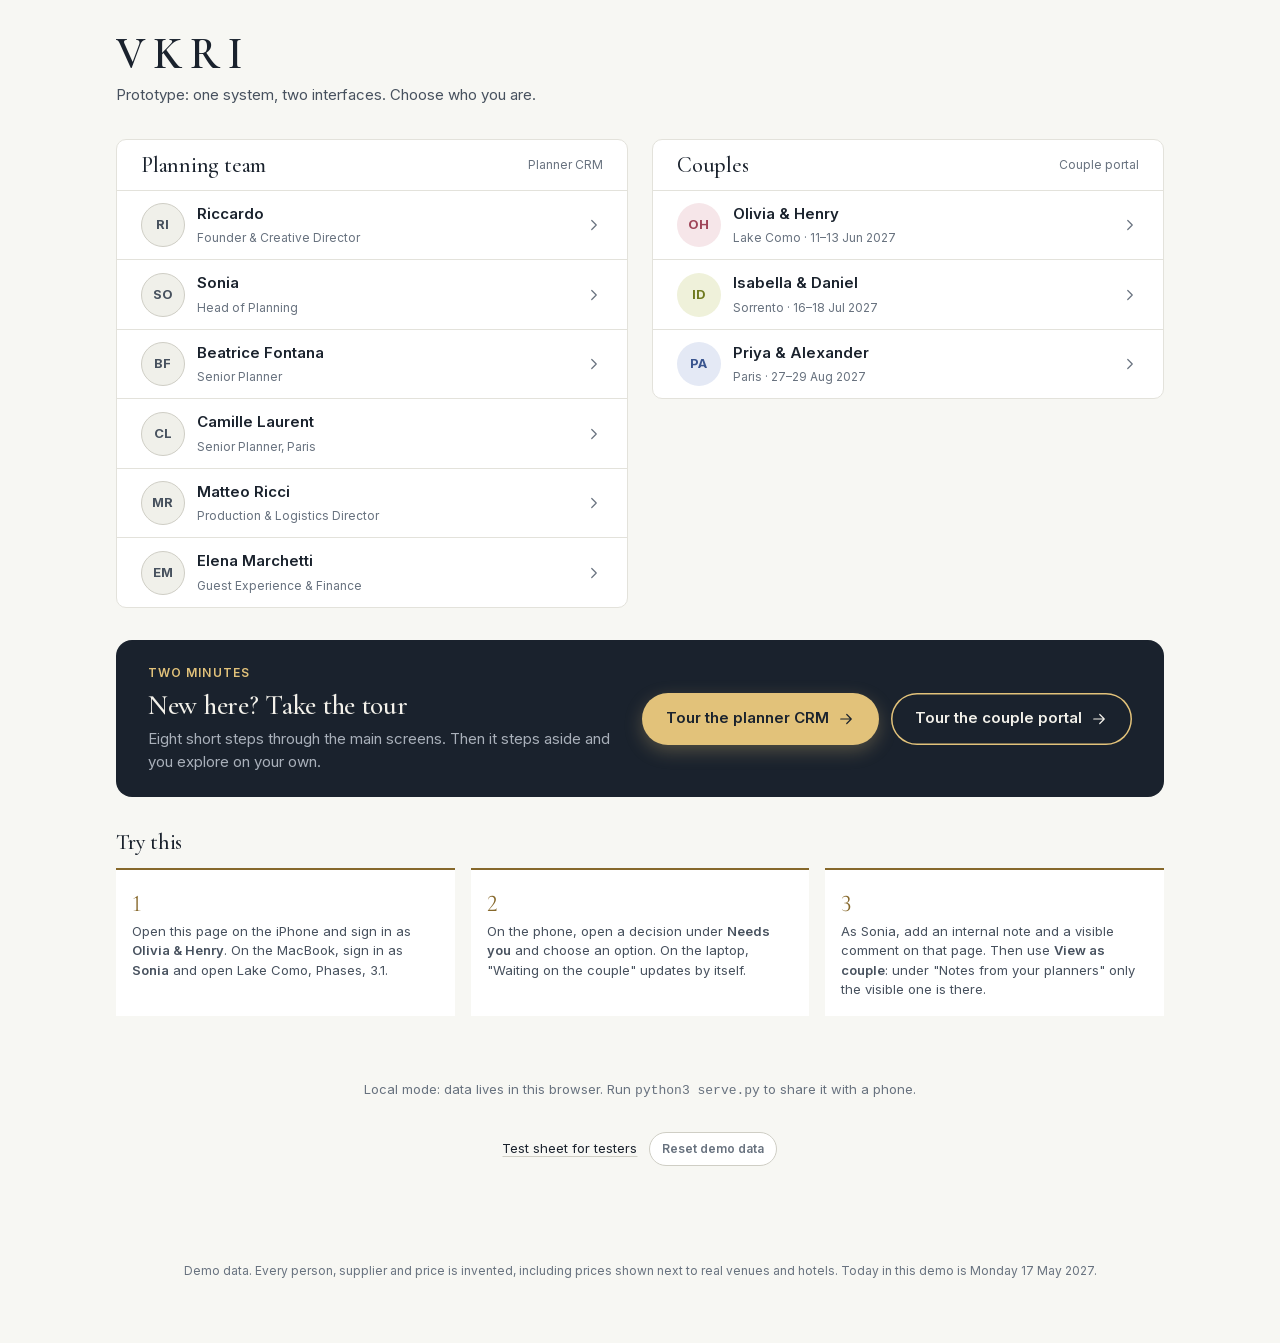
==== couple/index.html @ 4382124d "VKRI prototype: planner CRM and couple portal Static HTML and JavaScript, no build step. One mock ba" ====
<!doctype html>
<html lang="en">
<head>
<meta charset="utf-8">
<meta name="robots" content="noindex, nofollow">
<meta name="viewport" content="width=device-width, initial-scale=1, viewport-fit=cover">
<meta name="theme-color" content="#F7F7F3">
<meta name="apple-mobile-web-app-capable" content="yes">
<meta name="apple-mobile-web-app-title" content="Our wedding">
<link rel="icon" href="data:,">
<title>Our Wedding with VKRI</title>
<link rel="stylesheet" href="../shared/tokens.css">
<link rel="stylesheet" href="../shared/ui.css">
<link rel="stylesheet" href="../shared/tour.css">
<link rel="stylesheet" href="couple.css">
</head>
<body>
<div id="app"></div>
<script src="../backend/seed/core.js"></script>
<script src="../backend/seed/como.js"></script>
<script src="../backend/seed/sorrento.js"></script>
<script src="../backend/seed/paris.js"></script>
<script src="../backend/db.js"></script>
<script src="../backend/api.js"></script>
<script src="../shared/format.js"></script>
<script src="../shared/ui.js"></script>
<script src="../shared/tour.js"></script>
<script src="couple.js"></script>
<script src="decisions.js"></script>
<script src="budget.js"></script>
<script src="guests.js"></script>
<script src="documents.js"></script>
<script src="weekend.js"></script>
<script src="updates.js"></script>
</body>
</html>
---- shared/tokens.css ----
/* VKRI design tokens. Light theme only in v1 (tokens are ready for a dark set later).
   Layout idea: quiet paper ground, ink text, hairlines instead of boxes; brass only for accents;
   each wedding carries its own signature colour (camelia / limone / lumiere). */
@font-face { font-family: 'Cormorant Garamond'; font-style: normal; font-weight: 400 700; font-display: swap; src: url('fonts/cormorant-garamond.woff2') format('woff2'); }
@font-face { font-family: 'Cormorant Garamond'; font-style: italic; font-weight: 400 700; font-display: swap; src: url('fonts/cormorant-garamond-italic.woff2') format('woff2'); }
@font-face { font-family: 'Inter'; font-style: normal; font-weight: 400 700; font-display: swap; src: url('fonts/inter.woff2') format('woff2'); }

:root {
  color-scheme: light;
  /* ground and ink */
  --paper: #F7F7F3;
  --surface: #FFFFFF;
  --sunken: #F0F0EA;
  --ink: #1A222D;
  --ink-2: #47515E;
  --ink-3: #68727F;
  --line: #E3E2DB;
  --line-2: #CFCEC5;
  /* accent */
  --brass: #86682B;
  --brass-soft: #F2ECDC;
  --night: #1A222D;
  --on-night: #F3F1EA;
  --on-night-2: #A9B0BA;
  /* state (never used as an accent) */
  --good: #2C7355; --good-soft: #E3F1EA;
  --warn: #8F5E0F; --warn-soft: #FAEFD6;
  --crit: #A93A32; --crit-soft: #F9E4E1;
  --info: #35618F; --info-soft: #E3ECF6;
  --idle: #68727F; --idle-soft: #ECECE6;
  /* wedding signature colours */
  --camelia: #9F4458; --camelia-soft: #F6E6E9;
  --limone: #6F7A1F; --limone-soft: #EFF1DA;
  --lumiere: #3A558F; --lumiere-soft: #E4E9F5;
  --wed: var(--brass); --wed-soft: var(--brass-soft);
  /* type */
  --display: 'Cormorant Garamond', 'Iowan Old Style', 'Palatino Linotype', Georgia, serif;
  --body: 'Inter', -apple-system, BlinkMacSystemFont, 'Segoe UI', sans-serif;
  --t-xs: 0.75rem; --t-sm: 0.8125rem; --t-md: 0.9375rem; --t-lg: 1.0625rem;
  --d-sm: 1.375rem; --d-md: 1.75rem; --d-lg: 2.375rem; --d-xl: 3.25rem;
  /* space and shape */
  --s1: 4px; --s2: 8px; --s3: 12px; --s4: 16px; --s5: 24px; --s6: 32px; --s7: 48px;
  --r1: 6px; --r2: 10px; --r3: 16px;
  --shadow: 0 1px 2px rgba(26, 34, 45, .06), 0 8px 24px rgba(26, 34, 45, .08);
  --safe-b: env(safe-area-inset-bottom, 0px); --safe-t: env(safe-area-inset-top, 0px);
}
[data-wedding="como"] { --wed: var(--camelia); --wed-soft: var(--camelia-soft); }
[data-wedding="sorrento"] { --wed: var(--limone); --wed-soft: var(--limone-soft); }
[data-wedding="paris"] { --wed: var(--lumiere); --wed-soft: var(--lumiere-soft); }
---- shared/ui.css ----
/* VKRI shared UI kit: reset, type, and the components both interfaces use. */
*, *::before, *::after { box-sizing: border-box; }
html { -webkit-text-size-adjust: 100%; }
html, body { margin: 0; height: 100%; }
body { background: var(--paper); color: var(--ink); font: 400 var(--t-md)/1.5 var(--body); -webkit-font-smoothing: antialiased; }
h1, h2, h3, h4, p, ul, ol, figure { margin: 0; }
ul, ol { padding: 0; list-style: none; }
a { color: inherit; }
button, input, select, textarea { font: inherit; color: inherit; }
button { cursor: pointer; background: none; border: 0; padding: 0; text-align: inherit; }
[hidden] { display: none !important; }
:focus-visible { outline: 2px solid var(--brass); outline-offset: 2px; border-radius: 4px; }
@media (prefers-reduced-motion: reduce) { * { animation: none !important; transition: none !important; } }

/* type */
.display { font-family: var(--display); font-weight: 500; line-height: 1.08; letter-spacing: -0.01em; text-wrap: balance; }
.d-xl { font-size: var(--d-xl); } .d-lg { font-size: var(--d-lg); } .d-md { font-size: var(--d-md); } .d-sm { font-size: var(--d-sm); line-height: 1.2; }
.eyebrow { font-size: var(--t-xs); font-weight: 600; letter-spacing: .09em; text-transform: uppercase; color: var(--ink-3); }
.muted { color: var(--ink-3); } .soft { color: var(--ink-2); }
.small { font-size: var(--t-sm); } .xs { font-size: var(--t-xs); }
.num { font-variant-numeric: tabular-nums; }
.strong { font-weight: 600; }
.italic { font-style: italic; }
.nowrap { white-space: nowrap; }
.truncate { overflow: hidden; text-overflow: ellipsis; white-space: nowrap; min-width: 0; }

/* layout helpers */
.row { display: flex; align-items: center; gap: var(--s3); min-width: 0; }
.row.wrap { flex-wrap: wrap; }
.between { justify-content: space-between; }
.col { display: flex; flex-direction: column; gap: var(--s3); min-width: 0; }
.grow { flex: 1 1 0; min-width: 0; }
.gap-1 { gap: var(--s1); } .gap-2 { gap: var(--s2); } .gap-4 { gap: var(--s4); } .gap-5 { gap: var(--s5); } .gap-6 { gap: var(--s6); }
.grid { display: grid; gap: var(--s4); }
.scroll-x { overflow-x: auto; -webkit-overflow-scrolling: touch; }

/* surfaces */
.panel { background: var(--surface); border: 1px solid var(--line); border-radius: var(--r2); }
.panel-pad { padding: var(--s4) var(--s5); }
.panel-head { display: flex; align-items: center; justify-content: space-between; gap: var(--s3); padding: var(--s3) var(--s5); border-bottom: 1px solid var(--line); }
.rule { border: 0; border-top: 1px solid var(--line); margin: 0; }
.list > * + * { border-top: 1px solid var(--line); }

/* buttons */
.btn { display: inline-flex; align-items: center; justify-content: center; gap: var(--s2); min-height: 44px; padding: 0 var(--s4); border-radius: 999px;
  border: 1px solid var(--line-2); background: var(--surface); font-weight: 600; font-size: var(--t-sm); white-space: nowrap; text-decoration: none; transition: background .15s, border-color .15s; }
.btn:hover { border-color: var(--ink-3); }
.btn.primary { background: var(--ink); color: var(--on-night); border-color: var(--ink); }
.btn.primary:hover { background: #2A3544; }
.btn.accent { background: var(--wed); color: #fff; border-color: var(--wed); }
.btn.ghost { border-color: transparent; background: transparent; }
.btn.ghost:hover { background: var(--sunken); }
.btn.sm { min-height: 34px; padding: 0 var(--s3); font-size: var(--t-xs); }
.btn.block { width: 100%; }
@media (max-width: 767px) { .btn.sm { min-height: 44px; padding: 0 var(--s4); } }
.link { color: var(--ink); text-decoration: underline; text-decoration-color: var(--line-2); text-underline-offset: 3px; }
.link:hover { text-decoration-color: var(--ink); }

/* pills: state is always a word plus a colour, never colour alone */
.pill { display: inline-flex; align-items: center; gap: 6px; padding: 2px 10px; border-radius: 999px; font-size: var(--t-xs); font-weight: 600; white-space: nowrap;
  background: var(--idle-soft); color: var(--ink-2); }
.pill::before { content: ''; width: 6px; height: 6px; border-radius: 50%; background: currentColor; flex: none; }
.pill.good { background: var(--good-soft); color: var(--good); }
.pill.warn { background: var(--warn-soft); color: var(--warn); }
.pill.crit { background: var(--crit-soft); color: var(--crit); }
.pill.info { background: var(--info-soft); color: var(--info); }
.pill.wed { background: var(--wed-soft); color: var(--wed); }
.pill.plain::before { display: none; }
.tag { display: inline-flex; align-items: center; gap: 4px; padding: 1px 8px; border: 1px solid var(--line-2); border-radius: 4px; font-size: var(--t-xs); color: var(--ink-2); white-space: nowrap; }
.tag.internal { border-color: var(--warn); color: var(--warn); background: var(--warn-soft); }
.tag.public { border-color: var(--good); color: var(--good); background: var(--good-soft); }

/* avatar */
.avatar { display: inline-flex; align-items: center; justify-content: center; width: 28px; height: 28px; border-radius: 50%; flex: none;
  background: var(--sunken); color: var(--ink-2); font-size: 0.6875rem; font-weight: 700; letter-spacing: .02em; border: 1px solid var(--line-2); }
.avatar.lg { width: 44px; height: 44px; font-size: var(--t-sm); }
.avatar.couple { background: var(--wed-soft); color: var(--wed); border-color: transparent; }

/* progress */
.bar { height: 6px; border-radius: 3px; background: var(--sunken); overflow: hidden; }
.bar > i { display: block; height: 100%; border-radius: 3px; background: var(--ink); }
.bar.wed > i { background: var(--wed); } .bar.good > i { background: var(--good); } .bar.crit > i { background: var(--crit); }
.bar.thin { height: 4px; }

/* tables */
.table { width: 100%; border-collapse: collapse; font-size: var(--t-sm); }
.table th { text-align: left; font-weight: 600; font-size: var(--t-xs); letter-spacing: .06em; text-transform: uppercase; color: var(--ink-3); padding: var(--s2) var(--s3); border-bottom: 1px solid var(--line-2); white-space: nowrap; }
.table td { padding: var(--s3); border-bottom: 1px solid var(--line); vertical-align: top; }
.table tr:last-child td { border-bottom: 0; }
.table .r { text-align: right; font-variant-numeric: tabular-nums; }
.table tbody tr.click { cursor: pointer; }
.table tbody tr.click:hover { background: var(--sunken); }

/* tabs and segmented control */
.tabs { display: flex; gap: var(--s5); border-bottom: 1px solid var(--line); overflow-x: auto; scrollbar-width: none; }
.tabs::-webkit-scrollbar { display: none; }
.tabs a, .tabs button { padding: var(--s3) 0; font-size: var(--t-sm); font-weight: 600; color: var(--ink-3); text-decoration: none; white-space: nowrap; border-bottom: 2px solid transparent; margin-bottom: -1px; min-height: 44px; display: inline-flex; align-items: center; }
.tabs .on { color: var(--ink); border-bottom-color: var(--wed); }
.seg { display: inline-flex; padding: 3px; border-radius: 999px; background: var(--sunken); gap: 2px; }
.seg button { min-height: 34px; padding: 0 var(--s4); border-radius: 999px; font-size: var(--t-sm); font-weight: 600; color: var(--ink-2); }
.seg button.on { background: var(--surface); color: var(--ink); box-shadow: 0 1px 2px rgba(26, 34, 45, .12); }

/* forms */
.field { display: flex; flex-direction: column; gap: 6px; font-size: var(--t-sm); }
.field > span { font-weight: 600; }
.input, .select, .textarea { width: 100%; min-height: 44px; padding: 10px 12px; border: 1px solid var(--line-2); border-radius: var(--r1); background: var(--surface); font-size: 1rem; }
.textarea { min-height: 96px; resize: vertical; }
.input:focus, .select:focus, .textarea:focus { outline: 2px solid var(--brass); outline-offset: 0; border-color: transparent; }
.check { display: inline-flex; align-items: center; gap: var(--s2); min-height: 44px; font-size: var(--t-sm); cursor: pointer; }
.check input { width: 18px; height: 18px; accent-color: var(--ink); }

/* key/value */
.kv { display: grid; grid-template-columns: minmax(96px, 30%) 1fr; gap: 6px var(--s4); font-size: var(--t-sm); }
.kv dt { color: var(--ink-3); } .kv dd { margin: 0; min-width: 0; overflow-wrap: anywhere; }

/* sheet: bottom sheet on phones, right-hand drawer on laptops */
.sheet-wrap { position: fixed; inset: 0; z-index: 60; display: flex; justify-content: flex-end; background: rgba(26, 34, 45, .38); }
.sheet { background: var(--surface); width: min(520px, 100%); height: 100%; overflow-y: auto; padding: var(--s5); padding-bottom: calc(var(--s5) + var(--safe-b)); box-shadow: var(--shadow); display: flex; flex-direction: column; gap: var(--s4); }
.sheet-close { align-self: flex-end; min-width: 44px; min-height: 44px; display: inline-flex; align-items: center; justify-content: center; border-radius: 50%; margin: calc(-1 * var(--s3)) calc(-1 * var(--s3)) 0 0; }
.sheet-close:hover { background: var(--sunken); }
@media (max-width: 767px) {
  .sheet-wrap { align-items: flex-end; }
  .sheet { width: 100%; height: auto; max-height: 88dvh; border-radius: var(--r3) var(--r3) 0 0; }
}

/* toast */
.toast { position: fixed; left: 50%; bottom: calc(88px + var(--safe-b)); transform: translateX(-50%); z-index: 80; background: var(--ink); color: var(--on-night);
  padding: 10px 18px; border-radius: 999px; font-size: var(--t-sm); font-weight: 600; box-shadow: var(--shadow); max-width: calc(100vw - 32px); text-align: center; }

/* misc */
.demo-flag { font-size: var(--t-xs); color: var(--ink-3); text-align: center; padding: var(--s5) var(--s4); }
.empty { padding: var(--s6) var(--s4); text-align: center; color: var(--ink-3); font-size: var(--t-sm); }
.dot { width: 8px; height: 8px; border-radius: 50%; background: var(--wed); flex: none; display: inline-block; }
.icon { width: 18px; height: 18px; flex: none; stroke: currentColor; fill: none; stroke-width: 1.6; stroke-linecap: round; stroke-linejoin: round; }
.stat .n { font-family: var(--display); font-size: var(--d-md); font-weight: 500; line-height: 1; font-variant-numeric: tabular-nums lining-nums; }
.stat .l { font-size: var(--t-xs); color: var(--ink-3); margin-top: 6px; }
.tone-late, .tone-crit { color: var(--crit); } .tone-soon, .tone-today, .tone-warn { color: var(--warn); } .tone-good { color: var(--good); }

/* back / forward inside the interface: two quiet arrows */
.navarrows { display: inline-flex; align-items: center; gap: 2px; margin-left: -10px; }
.navarrows button { width: 40px; height: 40px; display: inline-flex; align-items: center; justify-content: center; border-radius: 50%; color: var(--ink-2); transition: background .15s; }
.navarrows button:hover:not(:disabled) { background: var(--sunken); color: var(--ink); }
.navarrows button:disabled { color: var(--line-2); cursor: default; }
.navarrows .icon { width: 20px; height: 20px; stroke-width: 1.5; }
@media (max-width: 767px) { .navarrows button { width: 44px; height: 44px; } }
.demo-flag { padding: var(--s4); }
---- shared/tour.css ----
/* Guided tour: a spotlight on one part of the screen and a card that explains it. */
.tour { position: fixed; inset: 0; z-index: 90; }
.tour-block { position: absolute; inset: 0; }                       /* swallows clicks on the page underneath */
.tour-spot { position: fixed; border-radius: var(--r2); box-shadow: 0 0 0 200vmax rgba(26, 34, 45, .62); outline: 2px solid var(--on-night); outline-offset: 0; transition: left .2s, top .2s, width .2s, height .2s; pointer-events: none; }
.tour-card { position: fixed; background: var(--surface); border-radius: var(--r3); padding: var(--s5); box-shadow: var(--shadow); display: flex; flex-direction: column; gap: var(--s3); max-width: calc(100vw - 32px); }
.tour-card.docked { left: 12px; right: 12px; bottom: calc(12px + var(--safe-b)); }
.tour-count { font-size: var(--t-xs); font-weight: 600; letter-spacing: .09em; text-transform: uppercase; color: var(--brass); }
.tour-body { font-size: var(--t-md); color: var(--ink-2); }
.tour-actions { display: flex; align-items: center; gap: var(--s2); margin-top: var(--s2); }
.tour-actions .btn.sm { min-height: 44px; padding: 0 var(--s4); }
@media (prefers-reduced-motion: reduce) { .tour-spot { transition: none; } }
---- couple/couple.css ----
/* Couple portal: calm, editorial, phone first (402-440 wide), then laptop. */
.capp { min-height: 100dvh; display: grid; grid-template-columns: minmax(0, 1fr); }
.crail { display: none; }
.ctop { display: flex; align-items: center; justify-content: space-between; padding: calc(var(--s3) + var(--safe-t)) var(--s4) var(--s3); }
.ctop .brand { font-family: var(--display); font-size: 1.375rem; font-weight: 600; letter-spacing: .16em; text-decoration: none; }
.cmain { padding: 0 var(--s4) calc(92px + var(--safe-b)); display: flex; flex-direction: column; gap: var(--s5); min-width: 0; }
.ctabs { position: fixed; left: 0; right: 0; bottom: 0; z-index: 40; display: grid; grid-template-columns: repeat(5, 1fr); background: var(--surface); border-top: 1px solid var(--line); padding-bottom: var(--safe-b); }
.ctabs a { display: flex; flex-direction: column; align-items: center; gap: 2px; padding: 9px 0 7px; min-height: 56px; font-size: 0.6875rem; font-weight: 600; color: var(--ink-3); text-decoration: none; position: relative; }
.ctabs a.on { color: var(--wed); }
.ctabs .count { position: absolute; top: 5px; left: 56%; min-width: 17px; text-align: center; font-size: 0.625rem; background: var(--wed); color: #fff; border-radius: 999px; padding: 1px 5px; font-weight: 700; }
.preview { background: var(--night); color: var(--on-night); font-size: var(--t-xs); text-align: center; padding: calc(6px + var(--safe-t)) var(--s4) 6px; }
.preview + .capp .ctop { padding-top: var(--s3); }

/* home */
.hero { background: var(--wed-soft); border-radius: var(--r3); padding: var(--s5); display: flex; flex-direction: column; gap: var(--s3); }
.hero .count { font-family: var(--display); font-size: 4.5rem; line-height: .9; font-weight: 500; color: var(--wed); font-variant-numeric: lining-nums; }
.hero .display em { font-style: italic; color: var(--wed); }
.sec-head { display: flex; align-items: baseline; justify-content: space-between; gap: var(--s1) var(--s3); flex-wrap: wrap; }
.sec-head > .display { white-space: nowrap; }
.need { display: flex; flex-direction: column; gap: var(--s3); padding: var(--s4); border: 1px solid var(--line); border-left: 3px solid var(--wed); border-radius: var(--r2); background: var(--surface); width: 100%; }
.need:hover { border-color: var(--line-2); border-left-color: var(--wed); }
.need .when { font-size: var(--t-xs); font-weight: 600; }
.home-grid { display: grid; gap: var(--s5); grid-template-columns: minmax(0, 1fr); }
.budget-box { display: grid; grid-template-columns: auto minmax(0, 1fr); gap: var(--s4); align-items: center; }
.hands { display: grid; grid-template-columns: 1fr 1fr; }
.hands > div { padding: var(--s4); text-align: center; }
.hands > div + div { border-left: 1px solid var(--line); }
.hands .n { font-family: var(--display); font-size: 2.75rem; line-height: 1; font-weight: 500; font-variant-numeric: lining-nums; }
.letter li { position: relative; padding-left: 18px; font-size: var(--t-sm); color: var(--ink-2); }
.letter li::before { content: ''; position: absolute; left: 2px; top: .62em; width: 7px; height: 1px; background: var(--wed); }
.opt { border: 1px solid var(--line-2); border-radius: var(--r2); padding: var(--s4); display: flex; flex-direction: column; gap: var(--s2); }
.opt.rec { border-color: var(--wed); box-shadow: inset 0 0 0 1px var(--wed); }
.opt .price { font-family: var(--display); font-size: 1.5rem; font-weight: 500; font-variant-numeric: lining-nums; }

@media (min-width: 900px) {
  .capp { grid-template-columns: 248px minmax(0, 1fr); }
  .ctop, .ctabs { display: none; }
  .crail { display: flex; flex-direction: column; gap: var(--s5); padding: var(--s6) var(--s5); border-right: 1px solid var(--line); position: sticky; top: 0; height: 100dvh; }
  .crail .brand { font-family: var(--display); font-size: 1.75rem; font-weight: 600; letter-spacing: .16em; }
  .crail nav { display: flex; flex-direction: column; gap: 2px; }
  .crail nav a { display: flex; align-items: center; gap: var(--s3); padding: 10px var(--s3); border-radius: var(--r1); text-decoration: none; font-size: var(--t-md); font-weight: 500; color: var(--ink-2); }
  .crail nav a:hover { background: var(--sunken); }
  .crail nav a.on { color: var(--ink); background: var(--wed-soft); }
  .crail nav .count { margin-left: auto; font-size: var(--t-xs); background: var(--wed); color: #fff; border-radius: 999px; padding: 0 7px; font-weight: 700; }
  .crail .who { margin-top: auto; font-size: var(--t-sm); display: flex; gap: var(--s3); align-items: center; }
  .cmain { padding: var(--s6) var(--s7) var(--s7); max-width: 1180px; gap: var(--s6); }
  .hero { padding: var(--s6) var(--s7); flex-direction: row; align-items: flex-end; justify-content: space-between; }
  .hero .count { font-size: 6.5rem; }
  .home-grid { grid-template-columns: minmax(0, 1.25fr) minmax(0, 1fr); align-items: start; }
  .needs { display: grid; grid-template-columns: repeat(auto-fit, minmax(240px, 1fr)); gap: var(--s4); }
}
@media (max-width: 899px) { .needs { display: flex; flex-direction: column; gap: var(--s3); } }

/* ---------- shared screen parts (decisions, budget, guests, documents, weekend, updates) ---------- */
.sr { position: absolute; width: 1px; height: 1px; overflow: hidden; clip: rect(0 0 0 0); white-space: nowrap; }
.phead { display: flex; flex-direction: column; gap: var(--s4); padding-top: var(--s2); }
.phead p.soft { max-width: 62ch; font-size: var(--t-md); }
.phead > :not(.col) { align-self: flex-start; }
.lr { align-items: flex-end; text-align: right; flex: none; }
.cseg button { min-height: 44px; }
.filters.two { display: grid; grid-template-columns: minmax(0, 1fr) minmax(0, 1fr); gap: var(--s3); }
.quick a { display: flex; align-items: center; gap: var(--s3); padding: var(--s3) var(--s4); min-height: 60px; text-decoration: none; }
.quick a:hover { background: var(--sunken); }
.quick .qi { width: 36px; height: 36px; border-radius: 50%; background: var(--wed-soft); color: var(--wed); display: inline-flex; align-items: center; justify-content: center; flex: none; }
.quick > a > .icon:last-child { color: var(--ink-3); }
.chev { display: inline-flex; color: var(--ink-3); transition: transform .15s; }
.open > .cat-head .chev, .lcard.open .chev { transform: rotate(90deg); }
.tag.vip { border-color: var(--wed); color: var(--wed); background: var(--wed-soft); font-weight: 600; }
.tag.allergy { border-color: var(--crit); color: var(--crit); background: var(--crit-soft); font-weight: 600; }
.tag .icon { width: 12px; height: 12px; }

/* decisions */
.dq-grid { display: grid; gap: var(--s3); grid-template-columns: minmax(0, 1fr); }
.dq { display: flex; flex-direction: column; gap: var(--s2); padding: var(--s4); border-radius: var(--r2); background: var(--surface); border: 1px solid var(--line); width: 100%; min-width: 0; }
.dq.locked { background: transparent; border-style: dashed; border-color: var(--line-2); color: var(--ink-2); }
.dq.locked .icon { width: 14px; height: 14px; }
.dq.done:hover { border-color: var(--line-2); }

/* budget: the three numbers */
.picture .three { display: grid; grid-template-columns: repeat(3, minmax(0, 1fr)); gap: var(--s3); }
.picture .three .stat .n { font-size: clamp(1.125rem, 5.4vw, 1.5rem); }
.money2 { display: inline-flex; flex-direction: column; align-items: flex-end; line-height: 1.3; }
.picture .fx { border-left: 2px solid var(--line-2); padding-left: var(--s3); }
.facts-list { display: flex; flex-direction: column; gap: 0; border-top: 1px solid var(--line); }
.facts-list li { display: grid; grid-template-columns: minmax(96px, 34%) minmax(0, 1fr); gap: var(--s3); padding: var(--s2) 0; border-bottom: 1px solid var(--line); }
/* charts: one scale per chart, values as ink text, legend when there is more than one series */
.legend { display: flex; flex-wrap: wrap; gap: var(--s1) var(--s4); font-size: var(--t-xs); color: var(--ink-2); }
.legend span { display: inline-flex; align-items: center; gap: 6px; }
.sw { display: inline-block; width: 12px; height: 10px; border-radius: 2px; }
.sw-paid { background: var(--wed); }
.sw-fc, .sw-pend { background: color-mix(in srgb, var(--wed) 30%, var(--surface)); }
.sw-mark { width: 2px; height: 14px; background: var(--ink); border-radius: 1px; }
.sw-over { background: repeating-linear-gradient(135deg, var(--crit) 0 2px, var(--crit-soft) 2px 4px); }
.sw-track { background: var(--line-2); }
.bullet { position: relative; height: 12px; margin: 6px 0; }
.bullet i { position: absolute; top: 0; bottom: 0; left: 0; display: block; border-radius: 0 4px 4px 0; }
.bullet .b-fc { background: color-mix(in srgb, var(--wed) 30%, var(--surface)); }
.bullet .b-paid { background: var(--wed); box-shadow: 2px 0 0 var(--surface); }
.bullet .b-over { background: repeating-linear-gradient(135deg, var(--crit) 0 3px, var(--crit-soft) 3px 6px); border-radius: 0 4px 4px 0; box-shadow: -2px 0 0 var(--surface); }
.bullet .b-mark { width: 2px; top: -4px; bottom: -4px; margin-left: -1px; background: var(--ink); border-radius: 1px; }
.bnums { display: grid; grid-template-columns: repeat(3, minmax(0, 1fr)); gap: var(--s2); }
.bnums > span { display: flex; flex-direction: column; min-width: 0; }
.cats { display: flex; flex-direction: column; }
.cat { border-top: 1px solid var(--line); }
.cat-head { display: flex; flex-direction: column; gap: var(--s2); width: 100%; padding: var(--s3) 0; min-height: 44px; }
.cat-head:hover .strong { text-decoration: underline; text-decoration-color: var(--line-2); text-underline-offset: 3px; }
.lines { display: flex; flex-direction: column; margin: 0 0 var(--s3); padding-left: var(--s3); border-left: 2px solid var(--wed-soft); }
.lines.flat { margin: 0; padding: 0; border-left: 0; }
.lines li, .lines .line-btn { display: flex; align-items: flex-start; justify-content: space-between; gap: var(--s3); padding: var(--s2) 0; min-width: 0; }
.lines li + li { border-top: 1px solid var(--line); }
.lines li:has(> .line-btn) { padding: 0; }
.lines .line-btn { width: 100%; min-height: 44px; }
.lines .line-btn:hover .strong { text-decoration: underline; text-decoration-color: var(--line-2); text-underline-offset: 3px; }
.strike { text-decoration: line-through; }
.fee { display: flex; align-items: center; justify-content: space-between; gap: var(--s4); border-left: 3px solid var(--ink); }
.bgrid { display: grid; gap: var(--s5); grid-template-columns: minmax(0, 1fr); align-items: start; }
.schedule { gap: 0; }
.schedule .payers { display: grid; grid-template-columns: repeat(auto-fit, minmax(140px, 1fr)); gap: var(--s4); }
.schedule .month { padding: var(--s3) var(--s5) var(--s2); border-top: 1px solid var(--line); }
.schedule .month > .eyebrow { margin-bottom: var(--s1); }
.when-col { display: flex; flex-direction: column; width: 52px; flex: none; }
.inv-cards { display: grid; gap: var(--s3); grid-template-columns: minmax(0, 1fr); }
.inv { border: 1px solid var(--line); border-radius: var(--r2); padding: var(--s3) var(--s4); display: flex; flex-direction: column; gap: var(--s2); background: var(--surface); min-width: 0; }
.inv .kv { grid-template-columns: 88px minmax(0, 1fr); gap: 2px var(--s3); }
.inv-table { display: none; }

/* guests */
.tiles { display: grid; grid-template-columns: repeat(3, minmax(0, 1fr)); gap: var(--s2); }
.tile { background: var(--surface); border: 1px solid var(--line); border-radius: var(--r2); padding: var(--s3); min-width: 0; }
.tile .n { font-size: 1.875rem; }
.ggrid { display: grid; gap: var(--s5); grid-template-columns: minmax(0, 1fr); align-items: start; }
.ev-counts { display: flex; flex-direction: column; gap: var(--s4); }
.ev-counts li { display: flex; flex-direction: column; gap: 6px; min-width: 0; }
.stack { display: flex; height: 10px; gap: 2px; }
.stack i { display: block; height: 100%; flex: none; }
.stack i:first-child { border-radius: 4px 0 0 4px; }
.stack i:last-child { border-radius: 0 4px 4px 0; }
.stack i[style*="width:0"] { display: none; }
.s-yes { background: var(--wed); }
.s-pend { background: color-mix(in srgb, var(--wed) 30%, var(--surface)); }
.s-no { background: var(--line-2); }
.hotels { display: flex; flex-direction: column; }
.hotels li { padding: var(--s3) 0; }
.hotels li + li { border-top: 1px solid var(--line); }
.g-cards { display: grid; gap: var(--s2); grid-template-columns: minmax(0, 1fr); }
.gcard { display: flex; flex-direction: column; gap: 6px; padding: var(--s3) var(--s4); border: 1px solid var(--line); border-radius: var(--r2); background: var(--surface); width: 100%; min-width: 0; min-height: 44px; }
.gcard:hover { border-color: var(--line-2); }
.g-table { display: none; }
.gfilters .check { min-height: 44px; }
.allergy-note { display: flex; gap: var(--s2); align-items: flex-start; padding: var(--s3); border-radius: var(--r1); background: var(--crit-soft); color: var(--crit); }
.allergy-note .icon { margin-top: 2px; }
.field.bare { border: 0; margin: 0; padding: 0; min-width: 0; }
.field.bare legend { padding: 0; margin-bottom: 6px; }
.radio-seg { display: grid; grid-template-columns: repeat(3, minmax(0, 1fr)); gap: 3px; padding: 3px; border-radius: 999px; background: var(--sunken); }
.radio-seg label { position: relative; display: flex; }
.radio-seg input { position: absolute; opacity: 0; inset: 0; margin: 0; cursor: pointer; }
.radio-seg span { flex: 1; display: flex; align-items: center; justify-content: center; min-height: 44px; padding: 0 var(--s2); border-radius: 999px; font-size: var(--t-sm); font-weight: 600; color: var(--ink-2); text-align: center; }
.radio-seg input:checked + span { background: var(--surface); color: var(--ink); box-shadow: 0 1px 2px rgba(26, 34, 45, .12); }
.radio-seg input:focus-visible + span { outline: 2px solid var(--brass); outline-offset: 1px; }
.ev-rsvp { display: flex; align-items: center; justify-content: space-between; gap: var(--s3); flex-wrap: wrap; }
.ev-rsvp .seg button { padding: 0 var(--s3); }

/* documents */
.dgrid { display: grid; gap: var(--s5); grid-template-columns: minmax(0, 1fr); align-items: start; }
.docs { display: flex; flex-direction: column; }
.doc { display: flex; align-items: center; justify-content: space-between; gap: var(--s3); padding: var(--s2) 0; }
.doc + .doc { border-top: 1px solid var(--line); }
.doc-link { display: flex; align-items: center; gap: var(--s3); min-height: 44px; text-decoration: none; min-width: 0; flex: 1 1 auto; }
a.doc-link:hover .strong { text-decoration: underline; text-decoration-color: var(--line-2); text-underline-offset: 3px; }
.di { width: 34px; height: 34px; border-radius: var(--r1); background: var(--sunken); color: var(--ink-2); display: inline-flex; align-items: center; justify-content: center; flex: none; }
.checklist { display: flex; flex-direction: column; }
.checklist li { display: flex; align-items: center; gap: var(--s3); padding: var(--s2) 0; min-height: 44px; }
.checklist li + li { border-top: 1px solid var(--line); }
.tick { width: 22px; height: 22px; border-radius: 50%; border: 1.5px solid var(--line-2); display: inline-flex; align-items: center; justify-content: center; flex: none; }
.checklist li.done .tick { background: var(--good); border-color: var(--good); color: #fff; }
.tick .icon { width: 14px; height: 14px; stroke-width: 2.4; }
.consent { border: 0; margin: 0; padding: 0; display: flex; flex-direction: column; gap: var(--s2); min-width: 0; }
.consent-opt { display: flex; gap: var(--s3); align-items: flex-start; padding: var(--s3); border: 1px solid var(--line-2); border-radius: var(--r2); cursor: pointer; min-height: 44px; }
.consent-opt.on { border-color: var(--wed); box-shadow: inset 0 0 0 1px var(--wed); background: var(--wed-soft); }
.consent-opt input { width: 20px; height: 20px; margin: 2px 0 0; accent-color: var(--wed); flex: none; }

/* weekend */
.days { display: grid; gap: var(--s6); grid-template-columns: minmax(0, 1fr); align-items: start; }
.day-head { display: flex; flex-direction: column; gap: 2px; padding-bottom: var(--s2); border-bottom: 1px solid var(--line-2); }
.ev { display: grid; grid-template-columns: 76px minmax(0, 1fr); gap: var(--s4); padding: var(--s4); background: var(--surface); border: 1px solid var(--line); border-radius: var(--r2); }
.ev-time { display: flex; flex-direction: column; gap: 2px; }
.ev-time .display { color: var(--wed); }
.ev-time .home { margin-top: var(--s2); padding-top: var(--s2); border-top: 1px solid var(--line); }
.ev h3 { font-size: var(--t-md); }
.ev .kv { grid-template-columns: 84px minmax(0, 1fr); gap: 2px var(--s3); }
.planb { display: flex; flex-direction: column; gap: 2px; padding: var(--s2) var(--s3); background: var(--sunken); border-radius: var(--r1); }
.risk-grid { display: grid; gap: var(--s3); grid-template-columns: minmax(0, 1fr); }
.risk h3 { font-size: var(--t-md); }

/* updates */
.ugrid { display: grid; gap: var(--s6); grid-template-columns: minmax(0, 1fr); align-items: start; }
.lcard { overflow: hidden; }
.lhead { display: flex; align-items: center; gap: var(--s3); width: 100%; padding: var(--s4) var(--s5); min-height: 44px; }
.lhead:hover { background: var(--sunken); }
.lbody { padding: 0 var(--s5) var(--s5); }
.budget-note { border-top: 1px solid var(--line); padding-top: var(--s3); }
.q .quote { border-left: 2px solid var(--line-2); padding-left: var(--s3); }
.trail { display: grid; grid-template-columns: repeat(3, minmax(0, 1fr)); gap: var(--s2); counter-reset: none; }
.trail li { display: flex; flex-direction: column; gap: 2px; padding-top: var(--s2); border-top: 2px solid var(--line); color: var(--ink-3); min-width: 0; }
.trail li.on { border-top-color: var(--wed); color: var(--ink); }
.answer { padding: var(--s3) var(--s4); background: var(--wed-soft); border-radius: var(--r2); color: var(--ink); }

@media (min-width: 768px) {
  .picture .three .stat .n { font-size: 2.25rem; }
  .filters.two { max-width: 620px; }
  .facts-list li { grid-template-columns: 180px minmax(0, 1fr); }
  .tiles { grid-template-columns: repeat(5, minmax(0, 1fr)); }
  .dq-grid, .inv-cards, .g-cards, .risk-grid { grid-template-columns: repeat(2, minmax(0, 1fr)); }
  .phead { flex-direction: row; align-items: flex-end; justify-content: space-between; }
  .phead > .col { flex: 1 1 auto; }
  .phead > :not(.col) { flex: none; }
}
@media (min-width: 1280px) {
  .bgrid { grid-template-columns: minmax(0, 1.35fr) minmax(0, 1fr); }
  .ggrid { grid-template-columns: minmax(0, 1fr) minmax(0, 1fr); }
  .dgrid { grid-template-columns: minmax(0, 1.4fr) minmax(0, 1fr); }
  .ugrid { grid-template-columns: minmax(0, 1.2fr) minmax(0, 1fr); }
  .dq-grid, .risk-grid { grid-template-columns: repeat(3, minmax(0, 1fr)); }
  .days { grid-template-columns: repeat(auto-fit, minmax(300px, 1fr)); gap: var(--s5); }
  .inv-cards, .g-cards { display: none; }
  .inv-table, .g-table { display: block; }
  .cseg button { min-height: 34px; }
}
@media (max-width: 767px) {
  .phead .d-lg { font-size: 2rem; }
  .lhead { padding: var(--s4); }
  .lbody { padding: 0 var(--s4) var(--s4); }
  .schedule .month { padding: var(--s3) var(--s4) var(--s2); }
  .trail { grid-template-columns: minmax(0, 1fr); gap: 0; }
  .trail li { flex-direction: row; justify-content: space-between; border-top: 0; border-left: 2px solid var(--line); padding: 4px 0 4px var(--s3); }
  .trail li.on { border-left-color: var(--wed); }
}
.g-table td:first-child { min-width: 170px; }
@media (min-width: 768px) { .gfilters { max-width: 620px; } }
.ev-rsvp .seg { margin-left: auto; }
.jump { display: flex; flex-wrap: nowrap; gap: var(--s2); overflow-x: auto; scrollbar-width: none; margin: 0 calc(-1 * var(--s4)); padding: 0 var(--s4); }
.jump::-webkit-scrollbar { display: none; }
.chip { flex: none; }
.chip { display: inline-flex; align-items: center; gap: 6px; min-height: 44px; padding: 0 var(--s4); border-radius: 999px; border: 1px solid var(--line-2); background: var(--surface); font-size: var(--t-sm); font-weight: 600; }
.chip:hover { border-color: var(--ink-3); }
[id^="docs-"] { scroll-margin-top: var(--s4); }
@media (min-width: 1280px) { .jump { display: none; } }
.phead .display, .ev-time .display, .stat .n, .fee .display, .day-head .display, .lhead .display { font-variant-numeric: lining-nums tabular-nums; }
@media (max-width: 767px) { .doc .btn.sm { min-height: 44px; } }

/* ---------- wave 3 fixes ---------- */
.ctopline { display: none; }
.me-link { text-decoration: none; display: inline-flex; align-items: center; justify-content: center; min-width: 44px; min-height: 44px; }
.work-row { display: flex; align-items: flex-start; gap: var(--s3); padding: var(--s3) var(--s5); }
.panel > .panel-head > .display { font-weight: 500; }
@media (min-width: 900px) {
  .ctopline { display: flex; align-items: center; min-height: 40px; margin: calc(-1 * var(--s4)) 0 calc(-1 * var(--s4)); }
}
@media (max-width: 767px) { .work-row { padding: var(--s3) var(--s4); } }

.ctop .brand { display: inline-flex; align-items: center; min-height: 44px; }

.crail .brand-row { display: flex; align-items: center; justify-content: space-between; }
.crail .navarrows { margin: 0 -8px 0 0; }
.crail .navarrows button { width: 34px; height: 34px; }

.crail a.brand { color: inherit; text-decoration: none; }
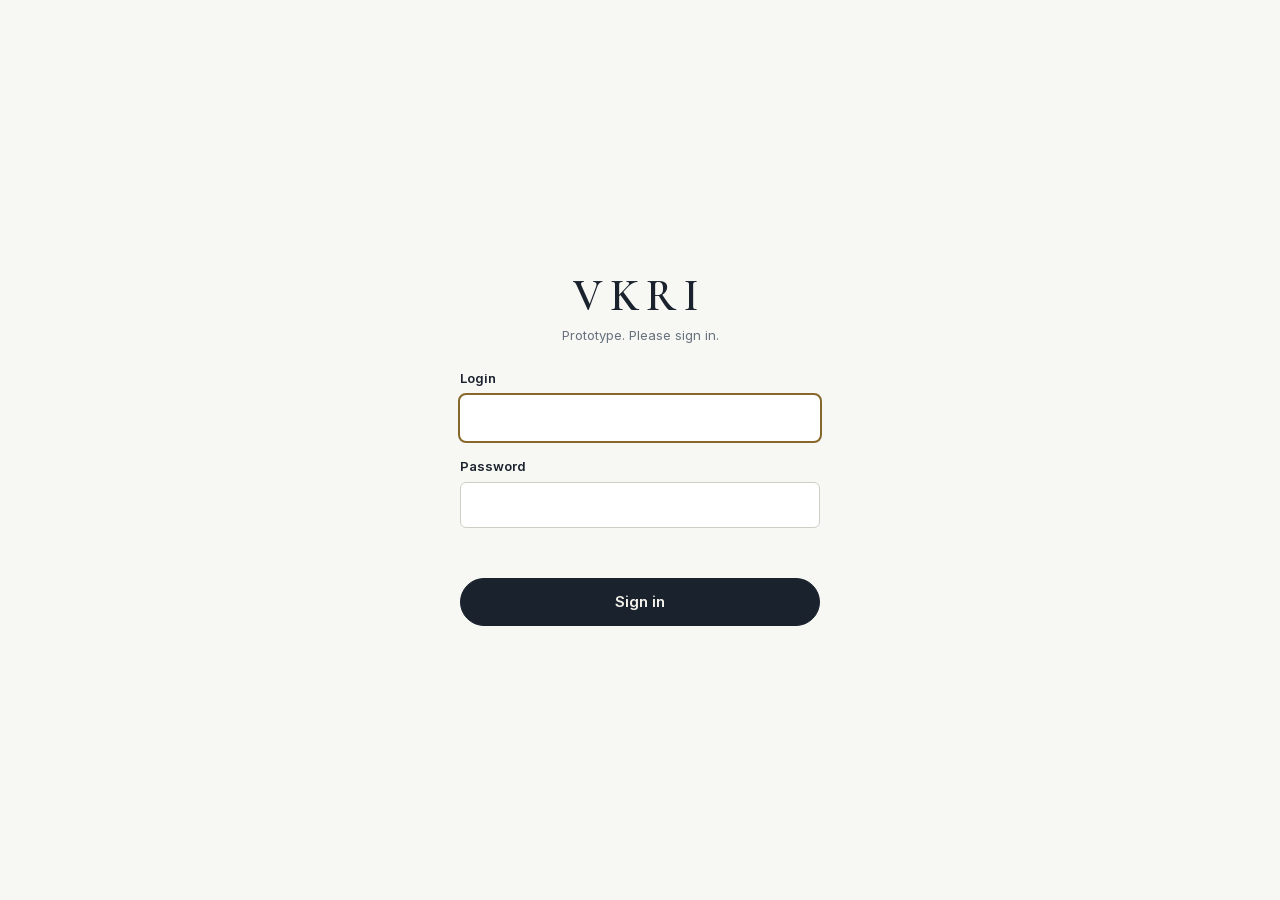
==== commit 6eb49a60: "Add a sign-in page in front of the prototype Three accounts; passwords are stored only as salted, st" ====
--- a/couple/index.html
+++ b/couple/index.html
@@ -2,6 +2,7 @@
 <html lang="en">
 <head>
 <meta charset="utf-8">
+<script src="../shared/gate.js" data-login="../login.html"></script>
 <meta name="robots" content="noindex, nofollow">
 <meta name="viewport" content="width=device-width, initial-scale=1, viewport-fit=cover">
 <meta name="theme-color" content="#F7F7F3">
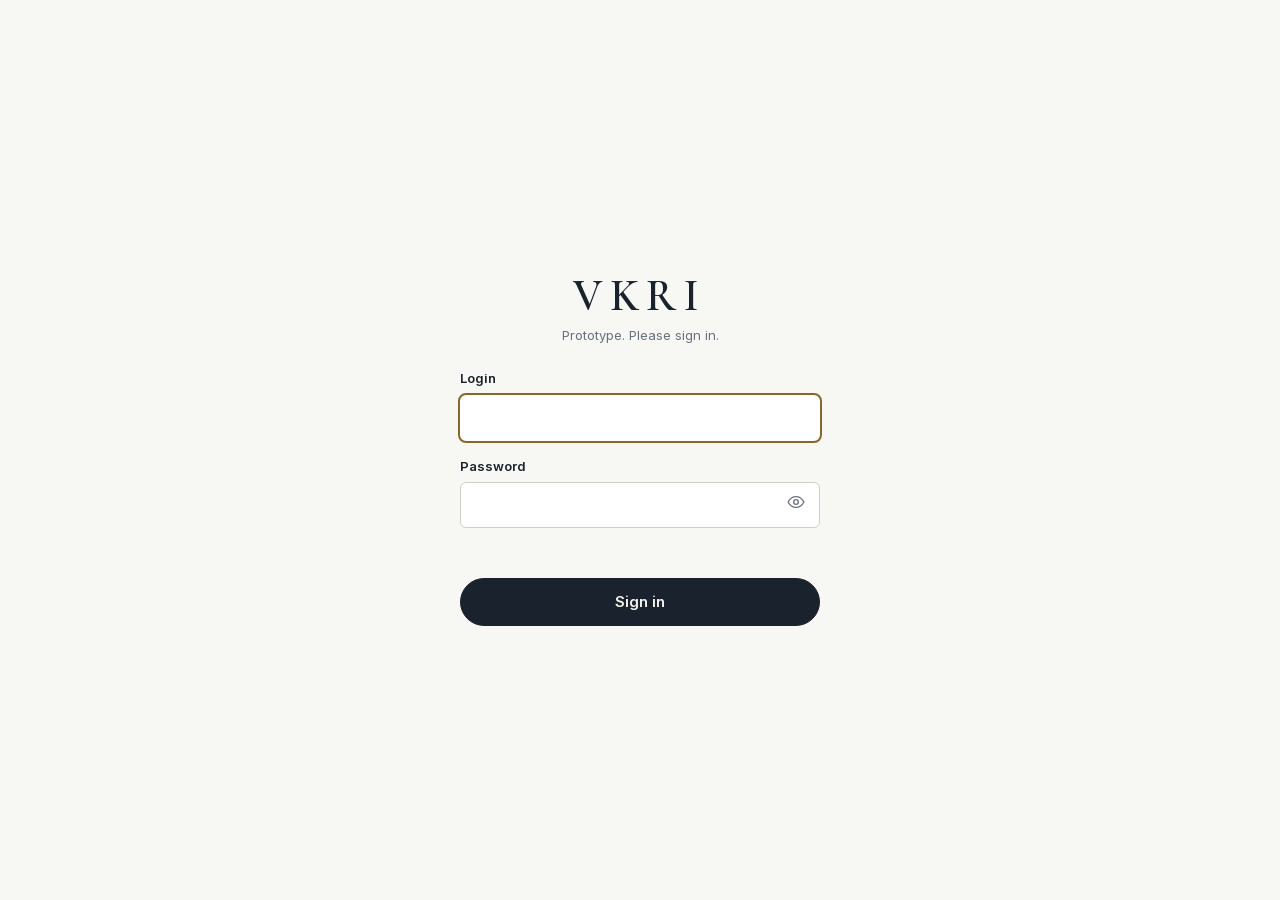
==== commit c3a58d2c: "Version every script and stylesheet link Browsers keep GitHub Pages files for 10 minutes, so a new p" ====
--- a/couple/index.html
+++ b/couple/index.html
@@ -2,7 +2,7 @@
 <html lang="en">
 <head>
 <meta charset="utf-8">
-<script src="../shared/gate.js" data-login="../login.html"></script>
+<script src="../shared/gate.js?v=cdd617fdee" data-login="../login.html"></script>
 <meta name="robots" content="noindex, nofollow">
 <meta name="viewport" content="width=device-width, initial-scale=1, viewport-fit=cover">
 <meta name="theme-color" content="#F7F7F3">
@@ -10,28 +10,28 @@
 <meta name="apple-mobile-web-app-title" content="Our wedding">
 <link rel="icon" href="data:,">
 <title>Our Wedding with VKRI</title>
-<link rel="stylesheet" href="../shared/tokens.css">
-<link rel="stylesheet" href="../shared/ui.css">
-<link rel="stylesheet" href="../shared/tour.css">
-<link rel="stylesheet" href="couple.css">
+<link rel="stylesheet" href="../shared/tokens.css?v=498dd84ca2">
+<link rel="stylesheet" href="../shared/ui.css?v=e597a6e3cf">
+<link rel="stylesheet" href="../shared/tour.css?v=8158b948fa">
+<link rel="stylesheet" href="couple.css?v=33c1645cde">
 </head>
 <body>
 <div id="app"></div>
-<script src="../backend/seed/core.js"></script>
-<script src="../backend/seed/como.js"></script>
-<script src="../backend/seed/sorrento.js"></script>
-<script src="../backend/seed/paris.js"></script>
-<script src="../backend/db.js"></script>
-<script src="../backend/api.js"></script>
-<script src="../shared/format.js"></script>
-<script src="../shared/ui.js"></script>
-<script src="../shared/tour.js"></script>
-<script src="couple.js"></script>
-<script src="decisions.js"></script>
-<script src="budget.js"></script>
-<script src="guests.js"></script>
-<script src="documents.js"></script>
-<script src="weekend.js"></script>
-<script src="updates.js"></script>
+<script src="../backend/seed/core.js?v=67190d07f0"></script>
+<script src="../backend/seed/como.js?v=da07258701"></script>
+<script src="../backend/seed/sorrento.js?v=be5e4d379e"></script>
+<script src="../backend/seed/paris.js?v=9b2e776336"></script>
+<script src="../backend/db.js?v=f1151fd6e8"></script>
+<script src="../backend/api.js?v=0df83279a1"></script>
+<script src="../shared/format.js?v=0dc202e28c"></script>
+<script src="../shared/ui.js?v=7417dcf75d"></script>
+<script src="../shared/tour.js?v=93129cfe6c"></script>
+<script src="couple.js?v=835d742c47"></script>
+<script src="decisions.js?v=eadc766ad9"></script>
+<script src="budget.js?v=e32f3523e4"></script>
+<script src="guests.js?v=fdb828ed07"></script>
+<script src="documents.js?v=02b74ad202"></script>
+<script src="weekend.js?v=4d4c7e19bf"></script>
+<script src="updates.js?v=e53393d37d"></script>
 </body>
 </html>
